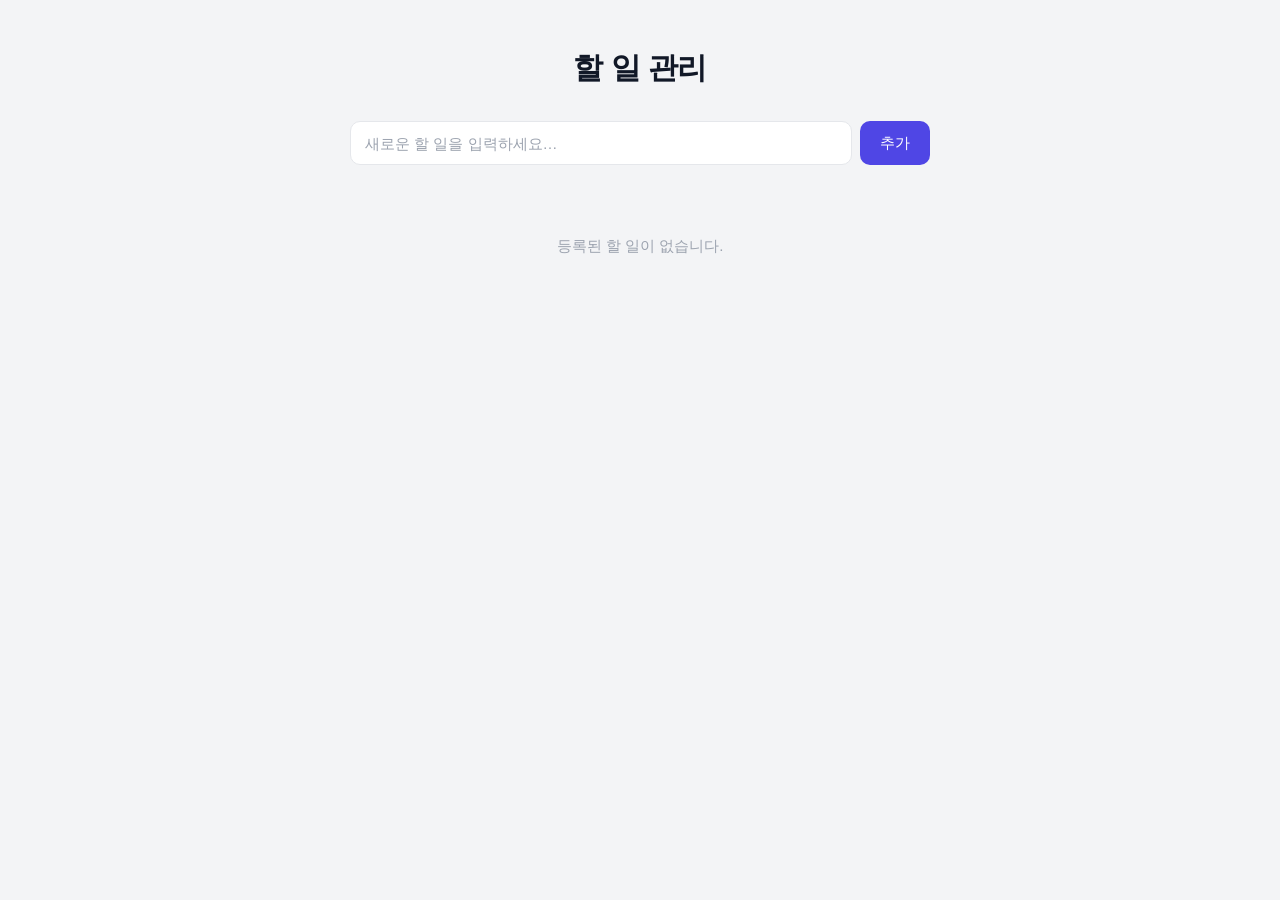
==== index.html @ 0dd3ca57 "Step 1: 기본 구조 및 핵심 기능 구현" ====
<!DOCTYPE html>
<html lang="ko">
<head>
  <meta charset="UTF-8">
  <meta name="viewport" content="width=device-width, initial-scale=1.0">
  <title>할 일 관리</title>
  <link rel="stylesheet" href="style.css">
</head>
<body>
  <div class="container">
    <header>
      <h1>할 일 관리</h1>
    </header>

    <section class="input-section">
      <input
        type="text"
        id="todo-input"
        placeholder="새로운 할 일을 입력하세요…"
        autocomplete="off"
      />
      <button id="add-btn">추가</button>
    </section>

    <main>
      <ul id="todo-list"></ul>
      <p id="empty-message" class="empty-message">등록된 할 일이 없습니다.</p>
    </main>
  </div>

  <script src="script.js"></script>
</body>
</html>
---- style.css ----
/* 기본 리셋 및 CSS 변수 */
*, *::before, *::after {
  box-sizing: border-box;
  margin: 0;
  padding: 0;
}

:root {
  --primary:       #4f46e5;
  --primary-hover: #4338ca;
  --danger:        #ef4444;
  --danger-hover:  #dc2626;
  --text-main:     #111827;
  --text-sub:      #6b7280;
  --text-muted:    #9ca3af;
  --border:        #e5e7eb;
  --bg:            #f3f4f6;
  --card:          #ffffff;
}

body {
  font-family: -apple-system, BlinkMacSystemFont, 'Segoe UI', Roboto, sans-serif;
  background: var(--bg);
  color: var(--text-main);
  min-height: 100vh;
  padding: 48px 16px 80px;
}

/* 중앙 단일 컬럼 컨테이너 */
.container {
  max-width: 580px;
  margin: 0 auto;
}

/* 헤더 */
header {
  text-align: center;
  margin-bottom: 32px;
}

header h1 {
  font-size: 1.875rem;
  font-weight: 700;
  letter-spacing: -0.02em;
}

/* 입력 영역 */
.input-section {
  display: flex;
  gap: 8px;
  margin-bottom: 16px;
}

#todo-input {
  flex: 1;
  height: 44px;
  padding: 0 14px;
  border: 1.5px solid var(--border);
  border-radius: 10px;
  font-size: 0.9375rem;
  background: var(--card);
  color: var(--text-main);
  outline: none;
  transition: border-color 0.15s;
}

#todo-input:focus {
  border-color: var(--primary);
}

#todo-input::placeholder {
  color: var(--text-muted);
}

#add-btn {
  height: 44px;
  padding: 0 20px;
  background: var(--primary);
  color: #fff;
  border: none;
  border-radius: 10px;
  font-size: 0.9375rem;
  font-weight: 500;
  cursor: pointer;
  transition: background 0.15s, transform 0.1s;
  white-space: nowrap;
}

#add-btn:hover  { background: var(--primary-hover); }
#add-btn:active { transform: scale(0.97); }

/* 할 일 목록 */
#todo-list {
  list-style: none;
  display: flex;
  flex-direction: column;
  gap: 8px;
}

.todo-item {
  display: flex;
  align-items: center;
  gap: 12px;
  padding: 12px 16px;
  background: var(--card);
  border: 1px solid var(--border);
  border-radius: 10px;
  transition: box-shadow 0.15s;
}

.todo-item:hover {
  box-shadow: 0 2px 8px rgba(0, 0, 0, 0.07);
}

/* 체크박스 */
.todo-checkbox {
  width: 18px;
  height: 18px;
  flex-shrink: 0;
  accent-color: var(--primary);
  cursor: pointer;
}

/* 할 일 텍스트 */
.todo-text {
  flex: 1;
  font-size: 0.9375rem;
  line-height: 1.5;
  word-break: break-word;
  cursor: text;
}

/* 완료된 항목: 취소선 + 흐린 색 */
.todo-item.completed .todo-text {
  text-decoration: line-through;
  color: var(--text-muted);
}

/* 수정 입력창 */
.edit-input {
  flex: 1;
  height: 34px;
  padding: 0 10px;
  border: 1.5px solid var(--primary);
  border-radius: 6px;
  font-size: 0.9375rem;
  color: var(--text-main);
  background: #fff;
  outline: none;
}

/* 삭제 버튼 */
.delete-btn {
  flex-shrink: 0;
  padding: 5px 12px;
  border: 1px solid var(--border);
  border-radius: 7px;
  background: transparent;
  color: var(--text-sub);
  font-size: 0.8125rem;
  cursor: pointer;
  transition: background 0.15s, color 0.15s, border-color 0.15s;
}

.delete-btn:hover {
  background: var(--danger);
  color: #fff;
  border-color: var(--danger);
}

/* 빈 목록 안내 */
.empty-message {
  display: none;
  padding: 56px 0;
  text-align: center;
  color: var(--text-muted);
  font-size: 0.9375rem;
}
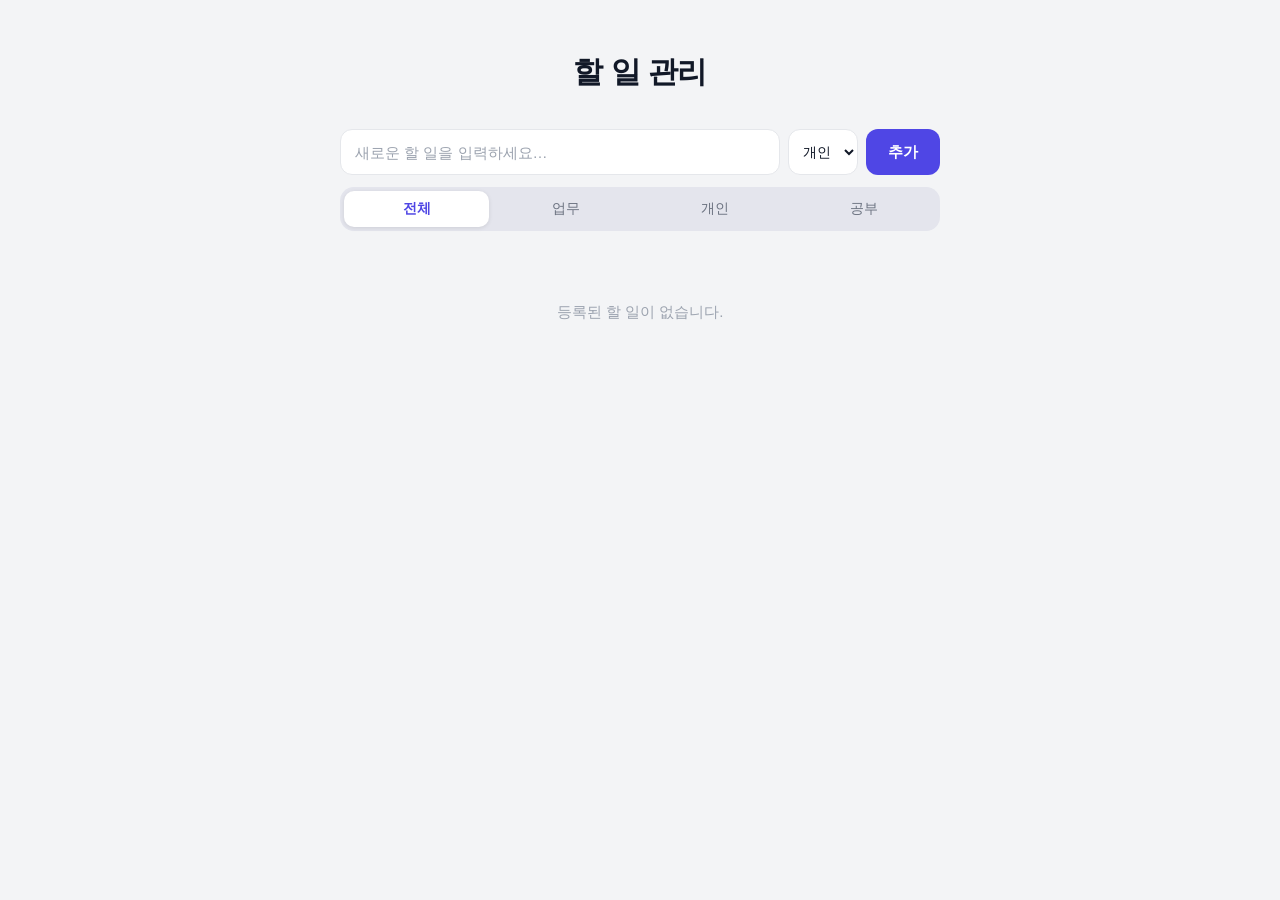
==== commit 13fc402b: "Step 2: 카테고리 기능 및 UI 개선" ====
--- a/index.html
+++ b/index.html
@@ -19,10 +19,22 @@
         placeholder="새로운 할 일을 입력하세요…"
         autocomplete="off"
       />
+      <select id="category-select">
+        <option value="personal">개인</option>
+        <option value="work">업무</option>
+        <option value="study">공부</option>
+      </select>
       <button id="add-btn">추가</button>
     </section>
 
     <main>
+      <div class="filter-tabs" role="tablist">
+        <button class="filter-tab active" data-filter="all"      role="tab">전체</button>
+        <button class="filter-tab"        data-filter="work"     role="tab">업무</button>
+        <button class="filter-tab"        data-filter="personal" role="tab">개인</button>
+        <button class="filter-tab"        data-filter="study"    role="tab">공부</button>
+      </div>
+
       <ul id="todo-list"></ul>
       <p id="empty-message" class="empty-message">등록된 할 일이 없습니다.</p>
     </main>
--- a/style.css
+++ b/style.css
@@ -6,16 +6,32 @@
 }
 
 :root {
+  /* 브랜드 */
   --primary:       #4f46e5;
   --primary-hover: #4338ca;
+
+  /* 위험 액션 */
   --danger:        #ef4444;
   --danger-hover:  #dc2626;
+
+  /* 텍스트 */
   --text-main:     #111827;
   --text-sub:      #6b7280;
   --text-muted:    #9ca3af;
+
+  /* 레이아웃 */
   --border:        #e5e7eb;
   --bg:            #f3f4f6;
   --card:          #ffffff;
+  --filter-bg:     #e4e5ed;
+
+  /* 카테고리 배지 — 다크 모드에서 재정의 예정 */
+  --cat-work-bg:       #dbeafe;
+  --cat-work-text:     #1d4ed8;
+  --cat-personal-bg:   #dcfce7;
+  --cat-personal-text: #15803d;
+  --cat-study-bg:      #ffedd5;
+  --cat-study-text:    #c2410c;
 }
 
 body {
@@ -23,40 +39,42 @@
   background: var(--bg);
   color: var(--text-main);
   min-height: 100vh;
-  padding: 48px 16px 80px;
-}
-
-/* 중앙 단일 컬럼 컨테이너 */
+  padding: 52px 16px 80px;
+}
+
+/* 단일 컬럼 컨테이너 */
 .container {
-  max-width: 580px;
+  max-width: 600px;
   margin: 0 auto;
 }
 
 /* 헤더 */
 header {
   text-align: center;
-  margin-bottom: 32px;
+  margin-bottom: 36px;
 }
 
 header h1 {
   font-size: 1.875rem;
   font-weight: 700;
   letter-spacing: -0.02em;
-}
-
-/* 입력 영역 */
+  color: var(--text-main);
+}
+
+/* ── 입력 영역 ── */
 .input-section {
   display: flex;
   gap: 8px;
-  margin-bottom: 16px;
+  margin-bottom: 12px;
 }
 
 #todo-input {
   flex: 1;
-  height: 44px;
+  min-width: 0;
+  height: 46px;
   padding: 0 14px;
   border: 1.5px solid var(--border);
-  border-radius: 10px;
+  border-radius: 12px;
   font-size: 0.9375rem;
   background: var(--card);
   color: var(--text-main);
@@ -64,32 +82,81 @@
   transition: border-color 0.15s;
 }
 
-#todo-input:focus {
-  border-color: var(--primary);
-}
-
-#todo-input::placeholder {
-  color: var(--text-muted);
-}
-
+#todo-input:focus { border-color: var(--primary); }
+#todo-input::placeholder { color: var(--text-muted); }
+
+/* 카테고리 드롭다운 */
+#category-select {
+  height: 46px;
+  padding: 0 10px;
+  border: 1.5px solid var(--border);
+  border-radius: 12px;
+  font-size: 0.875rem;
+  background: var(--card);
+  color: var(--text-main);
+  cursor: pointer;
+  outline: none;
+  transition: border-color 0.15s;
+  flex-shrink: 0;
+}
+
+#category-select:focus { border-color: var(--primary); }
+
+/* 추가 버튼 */
 #add-btn {
-  height: 44px;
-  padding: 0 20px;
+  height: 46px;
+  padding: 0 22px;
   background: var(--primary);
   color: #fff;
   border: none;
-  border-radius: 10px;
-  font-size: 0.9375rem;
-  font-weight: 500;
+  border-radius: 12px;
+  font-size: 0.9375rem;
+  font-weight: 600;
   cursor: pointer;
   transition: background 0.15s, transform 0.1s;
   white-space: nowrap;
+  flex-shrink: 0;
 }
 
 #add-btn:hover  { background: var(--primary-hover); }
 #add-btn:active { transform: scale(0.97); }
 
-/* 할 일 목록 */
+/* ── 필터 탭 ── */
+.filter-tabs {
+  display: flex;
+  gap: 4px;
+  background: var(--filter-bg);
+  padding: 4px;
+  border-radius: 14px;
+  margin-bottom: 16px;
+}
+
+.filter-tab {
+  flex: 1;
+  padding: 9px 0;
+  border: none;
+  border-radius: 10px;
+  background: transparent;
+  color: var(--text-sub);
+  font-size: 0.875rem;
+  font-weight: 500;
+  cursor: pointer;
+  transition: background 0.15s, color 0.15s, box-shadow 0.15s;
+}
+
+.filter-tab.active {
+  background: var(--card);
+  color: var(--primary);
+  font-weight: 600;
+  box-shadow: 0 1px 4px rgba(0, 0, 0, 0.1);
+}
+
+.filter-tab:not(.active):hover {
+  color: var(--text-main);
+  background: rgba(255, 255, 255, 0.45);
+}
+
+/* ── 할 일 목록 ── */
 #todo-list {
   list-style: none;
   display: flex;
@@ -100,16 +167,16 @@
 .todo-item {
   display: flex;
   align-items: center;
-  gap: 12px;
-  padding: 12px 16px;
+  gap: 10px;
+  padding: 13px 16px;
   background: var(--card);
   border: 1px solid var(--border);
-  border-radius: 10px;
+  border-radius: 12px;
   transition: box-shadow 0.15s;
 }
 
 .todo-item:hover {
-  box-shadow: 0 2px 8px rgba(0, 0, 0, 0.07);
+  box-shadow: 0 2px 10px rgba(0, 0, 0, 0.07);
 }
 
 /* 체크박스 */
@@ -121,9 +188,27 @@
   cursor: pointer;
 }
 
+/* 카테고리 배지 */
+.category-badge {
+  flex-shrink: 0;
+  padding: 3px 8px;
+  border-radius: 20px;
+  font-size: 0.6875rem;
+  font-weight: 600;
+  letter-spacing: 0.01em;
+}
+
+.cat-work     { background: var(--cat-work-bg);     color: var(--cat-work-text); }
+.cat-personal { background: var(--cat-personal-bg); color: var(--cat-personal-text); }
+.cat-study    { background: var(--cat-study-bg);    color: var(--cat-study-text); }
+
+/* 완료된 항목의 배지는 절반 투명도 */
+.todo-item.completed .category-badge { opacity: 0.45; }
+
 /* 할 일 텍스트 */
 .todo-text {
   flex: 1;
+  min-width: 0;
   font-size: 0.9375rem;
   line-height: 1.5;
   word-break: break-word;
@@ -139,25 +224,27 @@
 /* 수정 입력창 */
 .edit-input {
   flex: 1;
+  min-width: 0;
   height: 34px;
   padding: 0 10px;
   border: 1.5px solid var(--primary);
-  border-radius: 6px;
-  font-size: 0.9375rem;
-  color: var(--text-main);
-  background: #fff;
+  border-radius: 8px;
+  font-size: 0.9375rem;
+  color: var(--text-main);
+  background: var(--card);
   outline: none;
 }
 
 /* 삭제 버튼 */
 .delete-btn {
   flex-shrink: 0;
-  padding: 5px 12px;
+  padding: 5px 13px;
   border: 1px solid var(--border);
-  border-radius: 7px;
+  border-radius: 8px;
   background: transparent;
   color: var(--text-sub);
   font-size: 0.8125rem;
+  font-weight: 500;
   cursor: pointer;
   transition: background 0.15s, color 0.15s, border-color 0.15s;
 }
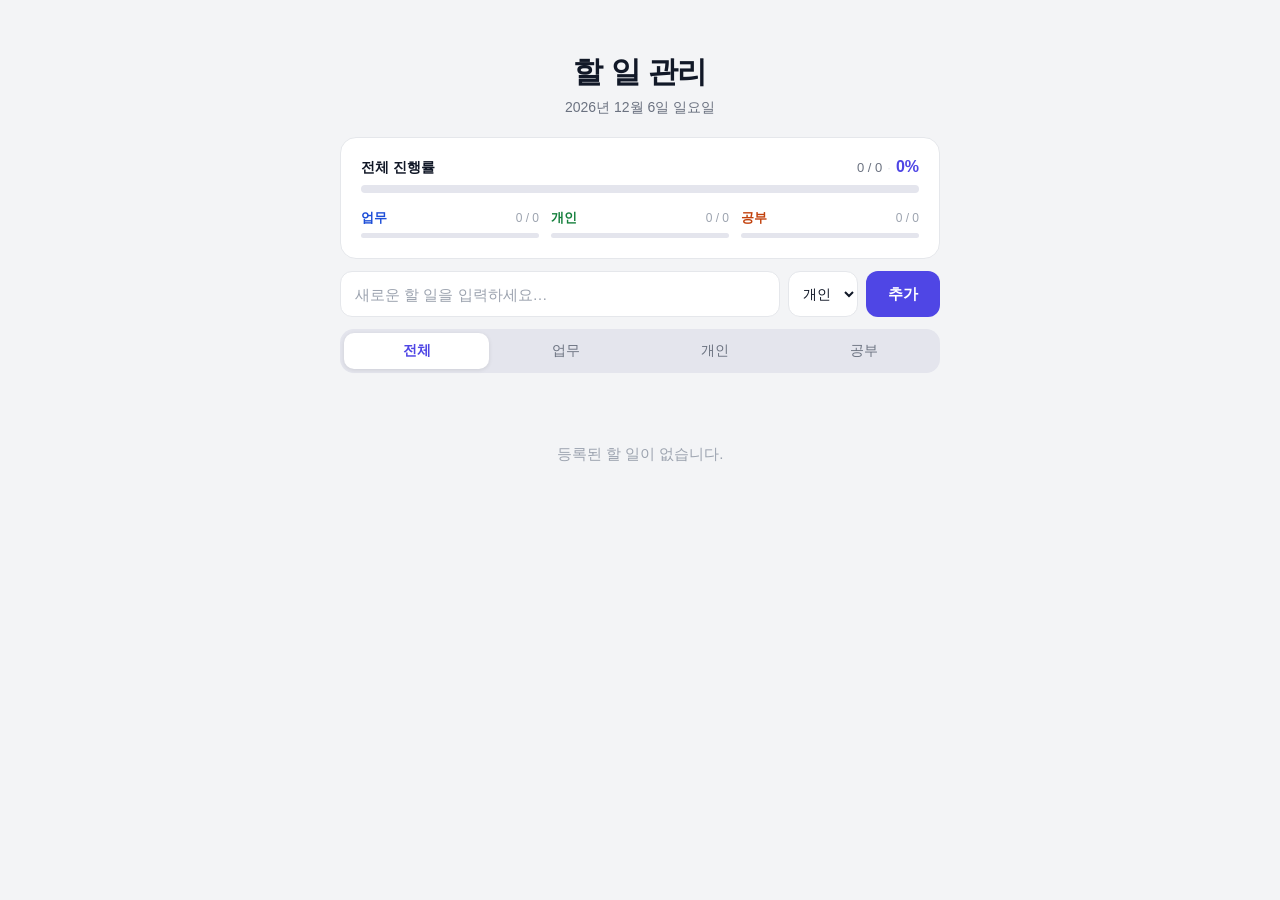
==== commit eb8b09db: "Step 3: 진행률 대시보드 추가" ====
--- a/index.html
+++ b/index.html
@@ -10,7 +10,54 @@
   <div class="container">
     <header>
       <h1>할 일 관리</h1>
+      <p id="today-date" class="today-date"></p>
     </header>
+
+    <section class="dashboard">
+      <div class="overall-progress">
+        <div class="overall-progress-header">
+          <span class="overall-label">전체 진행률</span>
+          <div class="progress-meta">
+            <span id="overall-count">0 / 0</span>
+            <span class="meta-sep">·</span>
+            <strong id="overall-pct">0%</strong>
+          </div>
+        </div>
+        <div class="progress-track">
+          <div class="progress-fill" id="overall-bar"></div>
+        </div>
+      </div>
+
+      <div class="category-stats">
+        <div class="category-stat">
+          <div class="category-stat-header">
+            <span class="cat-name cat-work-name">업무</span>
+            <span class="cat-count" id="count-work">0 / 0</span>
+          </div>
+          <div class="progress-track mini">
+            <div class="progress-fill work-fill" id="bar-work"></div>
+          </div>
+        </div>
+        <div class="category-stat">
+          <div class="category-stat-header">
+            <span class="cat-name cat-personal-name">개인</span>
+            <span class="cat-count" id="count-personal">0 / 0</span>
+          </div>
+          <div class="progress-track mini">
+            <div class="progress-fill personal-fill" id="bar-personal"></div>
+          </div>
+        </div>
+        <div class="category-stat">
+          <div class="category-stat-header">
+            <span class="cat-name cat-study-name">공부</span>
+            <span class="cat-count" id="count-study">0 / 0</span>
+          </div>
+          <div class="progress-track mini">
+            <div class="progress-fill study-fill" id="bar-study"></div>
+          </div>
+        </div>
+      </div>
+    </section>
 
     <section class="input-section">
       <input
--- a/style.css
+++ b/style.css
@@ -32,6 +32,11 @@
   --cat-personal-text: #15803d;
   --cat-study-bg:      #ffedd5;
   --cat-study-text:    #c2410c;
+
+  /* 카테고리 진행률 막대 */
+  --cat-work-fill:     #3b82f6;
+  --cat-personal-fill: #22c55e;
+  --cat-study-fill:    #f97316;
 }
 
 body {
@@ -48,10 +53,10 @@
   margin: 0 auto;
 }
 
-/* 헤더 */
+/* ── 헤더 ── */
 header {
   text-align: center;
-  margin-bottom: 36px;
+  margin-bottom: 20px;
 }
 
 header h1 {
@@ -59,6 +64,110 @@
   font-weight: 700;
   letter-spacing: -0.02em;
   color: var(--text-main);
+}
+
+.today-date {
+  margin-top: 6px;
+  font-size: 0.875rem;
+  color: var(--text-sub);
+}
+
+/* ── 대시보드 카드 ── */
+.dashboard {
+  background: var(--card);
+  border: 1px solid var(--border);
+  border-radius: 16px;
+  padding: 20px;
+  margin-bottom: 12px;
+  display: flex;
+  flex-direction: column;
+  gap: 16px;
+}
+
+/* 전체 진행률 헤더 행 */
+.overall-progress-header {
+  display: flex;
+  justify-content: space-between;
+  align-items: baseline;
+  margin-bottom: 8px;
+}
+
+.overall-label {
+  font-size: 0.875rem;
+  font-weight: 600;
+  color: var(--text-main);
+}
+
+.progress-meta {
+  display: flex;
+  align-items: baseline;
+  gap: 5px;
+  font-size: 0.8125rem;
+  color: var(--text-sub);
+}
+
+.progress-meta strong {
+  font-size: 1rem;
+  font-weight: 700;
+  color: var(--primary);
+}
+
+.meta-sep {
+  color: var(--border);
+}
+
+/* 진행률 트랙 */
+.progress-track {
+  height: 8px;
+  background: var(--filter-bg);
+  border-radius: 99px;
+  overflow: hidden;
+}
+
+.progress-track.mini {
+  height: 5px;
+  margin-top: 6px;
+}
+
+/* 진행률 막대 채우기 — transition으로 부드러운 전환 */
+.progress-fill {
+  height: 100%;
+  width: 0%;
+  border-radius: 99px;
+  transition: width 0.45s cubic-bezier(0.4, 0, 0.2, 1);
+}
+
+#overall-bar   { background: var(--primary); }
+.work-fill     { background: var(--cat-work-fill); }
+.personal-fill { background: var(--cat-personal-fill); }
+.study-fill    { background: var(--cat-study-fill); }
+
+/* 카테고리별 미니 통계 (3열 그리드) */
+.category-stats {
+  display: grid;
+  grid-template-columns: repeat(3, 1fr);
+  gap: 12px;
+}
+
+.category-stat-header {
+  display: flex;
+  justify-content: space-between;
+  align-items: center;
+}
+
+.cat-name {
+  font-size: 0.8125rem;
+  font-weight: 600;
+}
+
+.cat-work-name     { color: var(--cat-work-text); }
+.cat-personal-name { color: var(--cat-personal-text); }
+.cat-study-name    { color: var(--cat-study-text); }
+
+.cat-count {
+  font-size: 0.75rem;
+  color: var(--text-muted);
+  font-variant-numeric: tabular-nums;
 }
 
 /* ── 입력 영역 ── */
@@ -82,7 +191,7 @@
   transition: border-color 0.15s;
 }
 
-#todo-input:focus { border-color: var(--primary); }
+#todo-input:focus       { border-color: var(--primary); }
 #todo-input::placeholder { color: var(--text-muted); }
 
 /* 카테고리 드롭다운 */
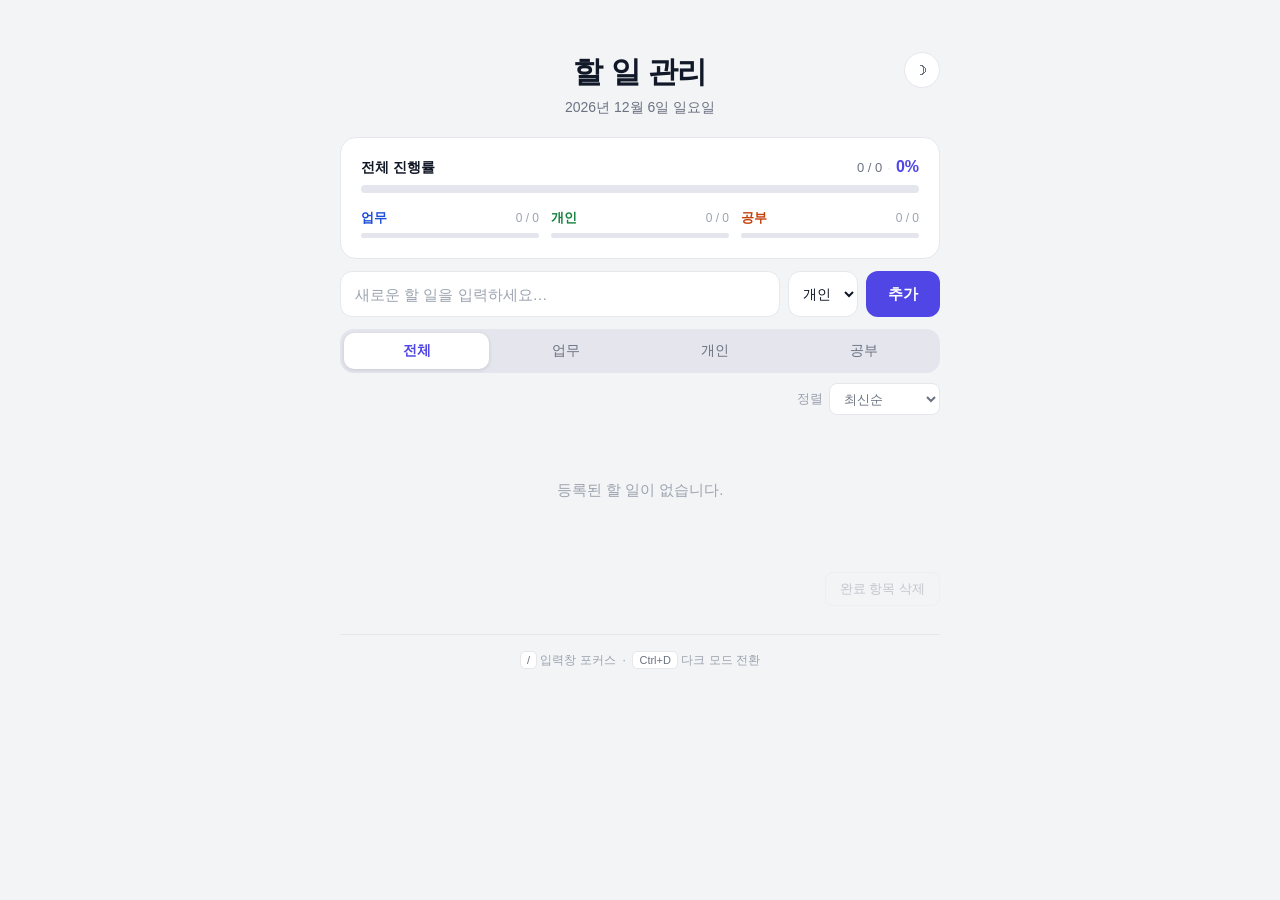
==== commit 87fa07ad: "Step 4: 다크 모드 및 고급 기능" ====
--- a/index.html
+++ b/index.html
@@ -4,13 +4,23 @@
   <meta charset="UTF-8">
   <meta name="viewport" content="width=device-width, initial-scale=1.0">
   <title>할 일 관리</title>
+  <!-- 다크 모드 깜빡임(FOUC) 방지: 렌더 전에 테마 적용 -->
+  <script>
+    (function () {
+      var t = localStorage.getItem('theme');
+      document.documentElement.dataset.theme = (t === 'dark') ? 'dark' : 'light';
+    }());
+  </script>
   <link rel="stylesheet" href="style.css">
 </head>
 <body>
   <div class="container">
+
     <header>
       <h1>할 일 관리</h1>
       <p id="today-date" class="today-date"></p>
+      <button id="theme-toggle" class="theme-toggle"
+              aria-label="테마 전환" title="테마 전환 (Ctrl+D)"></button>
     </header>
 
     <section class="dashboard">
@@ -82,9 +92,29 @@
         <button class="filter-tab"        data-filter="study"    role="tab">공부</button>
       </div>
 
+      <div class="list-controls">
+        <span class="sort-label">정렬</span>
+        <select id="sort-select">
+          <option value="newest">최신순</option>
+          <option value="oldest">오래된순</option>
+          <option value="incomplete">미완료 우선</option>
+        </select>
+      </div>
+
       <ul id="todo-list"></ul>
       <p id="empty-message" class="empty-message">등록된 할 일이 없습니다.</p>
+
+      <div class="list-footer">
+        <button id="clear-completed-btn" class="clear-completed-btn" disabled>
+          완료 항목 삭제
+        </button>
+      </div>
     </main>
+
+    <footer class="shortcuts-hint">
+      <kbd>/</kbd> 입력창 포커스 &nbsp;·&nbsp; <kbd>Ctrl+D</kbd> 다크 모드 전환
+    </footer>
+
   </div>
 
   <script src="script.js"></script>
--- a/style.css
+++ b/style.css
@@ -5,6 +5,7 @@
   padding: 0;
 }
 
+/* ── 라이트 모드 변수 ── */
 :root {
   /* 브랜드 */
   --primary:       #4f46e5;
@@ -25,7 +26,7 @@
   --card:          #ffffff;
   --filter-bg:     #e4e5ed;
 
-  /* 카테고리 배지 — 다크 모드에서 재정의 예정 */
+  /* 카테고리 배지 */
   --cat-work-bg:       #dbeafe;
   --cat-work-text:     #1d4ed8;
   --cat-personal-bg:   #dcfce7;
@@ -39,12 +40,45 @@
   --cat-study-fill:    #f97316;
 }
 
+/* ── 다크 모드 변수 재정의 ── */
+[data-theme="dark"] {
+  --primary:       #818cf8;
+  --primary-hover: #a5b4fc;
+
+  --danger:        #f87171;
+  --danger-hover:  #fca5a5;
+
+  --text-main:     #f9fafb;
+  --text-sub:      #9ca3af;
+  --text-muted:    #6b7280;
+
+  --border:        #374151;
+  --bg:            #111827;
+  --card:          #1f2937;
+  --filter-bg:     #374151;
+
+  /* 다크 모드 카테고리 배지 — 어두운 배경에 밝은 텍스트 */
+  --cat-work-bg:       #1e3a5f;
+  --cat-work-text:     #93c5fd;
+  --cat-personal-bg:   #14532d;
+  --cat-personal-text: #86efac;
+  --cat-study-bg:      #7c2d12;
+  --cat-study-text:    #fdba74;
+
+  /* 다크 모드 막대: 어두운 배경에 더 밝게 */
+  --cat-work-fill:     #60a5fa;
+  --cat-personal-fill: #4ade80;
+  --cat-study-fill:    #fb923c;
+}
+
 body {
   font-family: -apple-system, BlinkMacSystemFont, 'Segoe UI', Roboto, sans-serif;
   background: var(--bg);
   color: var(--text-main);
   min-height: 100vh;
   padding: 52px 16px 80px;
+  /* 테마 전환 시 배경·텍스트만 부드럽게 */
+  transition: background-color 0.25s ease, color 0.2s ease;
 }
 
 /* 단일 컬럼 컨테이너 */
@@ -55,6 +89,7 @@
 
 /* ── 헤더 ── */
 header {
+  position: relative;
   text-align: center;
   margin-bottom: 20px;
 }
@@ -72,6 +107,36 @@
   color: var(--text-sub);
 }
 
+/* 테마 전환 버튼 */
+.theme-toggle {
+  position: absolute;
+  top: 0;
+  right: 0;
+  width: 36px;
+  height: 36px;
+  border: 1.5px solid var(--border);
+  border-radius: 50%;
+  background: var(--card);
+  color: var(--text-sub);
+  font-size: 1rem;
+  line-height: 1;
+  cursor: pointer;
+  display: flex;
+  align-items: center;
+  justify-content: center;
+  transition: background-color 0.2s, border-color 0.2s, color 0.2s;
+}
+
+.theme-toggle:hover {
+  background: var(--filter-bg);
+  color: var(--text-main);
+  border-color: var(--text-muted);
+}
+
+/* 라이트 → 달 아이콘, 다크 → 해 아이콘 */
+:root:not([data-theme="dark"]) .theme-toggle::after { content: "☽"; }
+[data-theme="dark"]            .theme-toggle::after { content: "☀"; }
+
 /* ── 대시보드 카드 ── */
 .dashboard {
   background: var(--card);
@@ -82,9 +147,9 @@
   display: flex;
   flex-direction: column;
   gap: 16px;
-}
-
-/* 전체 진행률 헤더 행 */
+  transition: background-color 0.25s ease, border-color 0.2s ease;
+}
+
 .overall-progress-header {
   display: flex;
   justify-content: space-between;
@@ -112,9 +177,7 @@
   color: var(--primary);
 }
 
-.meta-sep {
-  color: var(--border);
-}
+.meta-sep { color: var(--border); }
 
 /* 진행률 트랙 */
 .progress-track {
@@ -122,6 +185,7 @@
   background: var(--filter-bg);
   border-radius: 99px;
   overflow: hidden;
+  transition: background-color 0.25s;
 }
 
 .progress-track.mini {
@@ -129,12 +193,12 @@
   margin-top: 6px;
 }
 
-/* 진행률 막대 채우기 — transition으로 부드러운 전환 */
+/* 진행률 막대 */
 .progress-fill {
   height: 100%;
   width: 0%;
   border-radius: 99px;
-  transition: width 0.45s cubic-bezier(0.4, 0, 0.2, 1);
+  transition: width 0.45s cubic-bezier(0.4, 0, 0.2, 1), background-color 0.25s;
 }
 
 #overall-bar   { background: var(--primary); }
@@ -142,7 +206,7 @@
 .personal-fill { background: var(--cat-personal-fill); }
 .study-fill    { background: var(--cat-study-fill); }
 
-/* 카테고리별 미니 통계 (3열 그리드) */
+/* 카테고리 미니 통계 (3열 그리드) */
 .category-stats {
   display: grid;
   grid-template-columns: repeat(3, 1fr);
@@ -155,10 +219,7 @@
   align-items: center;
 }
 
-.cat-name {
-  font-size: 0.8125rem;
-  font-weight: 600;
-}
+.cat-name { font-size: 0.8125rem; font-weight: 600; }
 
 .cat-work-name     { color: var(--cat-work-text); }
 .cat-personal-name { color: var(--cat-personal-text); }
@@ -188,10 +249,10 @@
   background: var(--card);
   color: var(--text-main);
   outline: none;
-  transition: border-color 0.15s;
-}
-
-#todo-input:focus       { border-color: var(--primary); }
+  transition: border-color 0.15s, background-color 0.25s, color 0.2s;
+}
+
+#todo-input:focus        { border-color: var(--primary); }
 #todo-input::placeholder { color: var(--text-muted); }
 
 /* 카테고리 드롭다운 */
@@ -205,8 +266,8 @@
   color: var(--text-main);
   cursor: pointer;
   outline: none;
-  transition: border-color 0.15s;
   flex-shrink: 0;
+  transition: border-color 0.15s, background-color 0.25s, color 0.2s;
 }
 
 #category-select:focus { border-color: var(--primary); }
@@ -237,7 +298,8 @@
   background: var(--filter-bg);
   padding: 4px;
   border-radius: 14px;
-  margin-bottom: 16px;
+  margin-bottom: 10px;
+  transition: background-color 0.25s;
 }
 
 .filter-tab {
@@ -257,12 +319,44 @@
   background: var(--card);
   color: var(--primary);
   font-weight: 600;
-  box-shadow: 0 1px 4px rgba(0, 0, 0, 0.1);
+  box-shadow: 0 1px 4px rgba(0, 0, 0, 0.12);
 }
 
 .filter-tab:not(.active):hover {
   color: var(--text-main);
-  background: rgba(255, 255, 255, 0.45);
+  background: rgba(255, 255, 255, 0.3);
+}
+
+/* ── 정렬 컨트롤 ── */
+.list-controls {
+  display: flex;
+  align-items: center;
+  justify-content: flex-end;
+  gap: 6px;
+  margin-bottom: 10px;
+}
+
+.sort-label {
+  font-size: 0.8125rem;
+  color: var(--text-muted);
+}
+
+#sort-select {
+  height: 32px;
+  padding: 0 10px;
+  border: 1px solid var(--border);
+  border-radius: 8px;
+  font-size: 0.8125rem;
+  background: var(--card);
+  color: var(--text-sub);
+  cursor: pointer;
+  outline: none;
+  transition: border-color 0.15s, background-color 0.25s, color 0.2s;
+}
+
+#sort-select:focus {
+  border-color: var(--primary);
+  color: var(--text-main);
 }
 
 /* ── 할 일 목록 ── */
@@ -281,12 +375,10 @@
   background: var(--card);
   border: 1px solid var(--border);
   border-radius: 12px;
-  transition: box-shadow 0.15s;
-}
-
-.todo-item:hover {
-  box-shadow: 0 2px 10px rgba(0, 0, 0, 0.07);
-}
+  transition: box-shadow 0.15s, background-color 0.25s, border-color 0.2s;
+}
+
+.todo-item:hover { box-shadow: 0 2px 10px rgba(0, 0, 0, 0.07); }
 
 /* 체크박스 */
 .todo-checkbox {
@@ -305,13 +397,13 @@
   font-size: 0.6875rem;
   font-weight: 600;
   letter-spacing: 0.01em;
+  transition: background-color 0.25s, color 0.2s;
 }
 
 .cat-work     { background: var(--cat-work-bg);     color: var(--cat-work-text); }
 .cat-personal { background: var(--cat-personal-bg); color: var(--cat-personal-text); }
 .cat-study    { background: var(--cat-study-bg);    color: var(--cat-study-text); }
 
-/* 완료된 항목의 배지는 절반 투명도 */
 .todo-item.completed .category-badge { opacity: 0.45; }
 
 /* 할 일 텍스트 */
@@ -324,7 +416,6 @@
   cursor: text;
 }
 
-/* 완료된 항목: 취소선 + 흐린 색 */
 .todo-item.completed .todo-text {
   text-decoration: line-through;
   color: var(--text-muted);
@@ -372,3 +463,56 @@
   color: var(--text-muted);
   font-size: 0.9375rem;
 }
+
+/* ── 목록 하단 ── */
+.list-footer {
+  display: flex;
+  justify-content: flex-end;
+  margin-top: 16px;
+}
+
+.clear-completed-btn {
+  padding: 7px 14px;
+  border: 1px solid var(--border);
+  border-radius: 8px;
+  background: transparent;
+  color: var(--text-sub);
+  font-size: 0.8125rem;
+  font-weight: 500;
+  cursor: pointer;
+  transition: background 0.15s, color 0.15s, border-color 0.15s, opacity 0.15s;
+}
+
+.clear-completed-btn:not(:disabled):hover {
+  background: var(--danger);
+  color: #fff;
+  border-color: var(--danger);
+}
+
+.clear-completed-btn:disabled {
+  opacity: 0.35;
+  cursor: not-allowed;
+}
+
+/* ── 단축키 안내 ── */
+.shortcuts-hint {
+  margin-top: 28px;
+  padding-top: 16px;
+  border-top: 1px solid var(--border);
+  text-align: center;
+  color: var(--text-muted);
+  font-size: 0.75rem;
+  transition: border-color 0.25s, color 0.2s;
+}
+
+.shortcuts-hint kbd {
+  display: inline-block;
+  padding: 2px 6px;
+  border: 1px solid var(--border);
+  border-radius: 5px;
+  background: var(--card);
+  font-size: 0.6875rem;
+  font-family: inherit;
+  color: var(--text-sub);
+  transition: background-color 0.25s, border-color 0.2s, color 0.2s;
+}
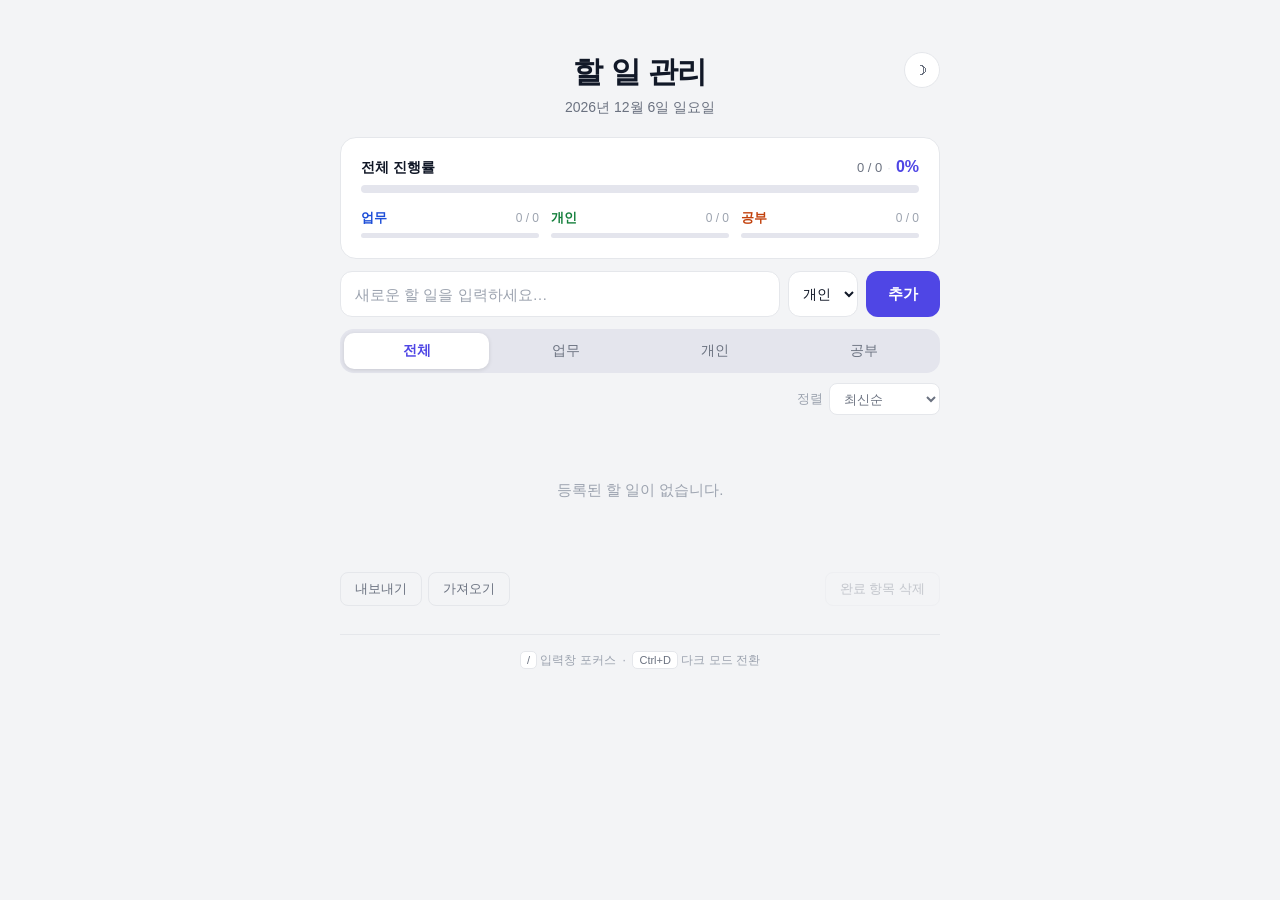
==== commit 6e7d2fb3: "Step 5: 최종 완성 및 최적화" ====
--- a/index.html
+++ b/index.html
@@ -23,17 +23,17 @@
               aria-label="테마 전환" title="테마 전환 (Ctrl+D)"></button>
     </header>
 
-    <section class="dashboard">
+    <section class="dashboard" aria-label="진행률 대시보드">
       <div class="overall-progress">
         <div class="overall-progress-header">
           <span class="overall-label">전체 진행률</span>
           <div class="progress-meta">
             <span id="overall-count">0 / 0</span>
-            <span class="meta-sep">·</span>
+            <span class="meta-sep" aria-hidden="true">·</span>
             <strong id="overall-pct">0%</strong>
           </div>
         </div>
-        <div class="progress-track">
+        <div class="progress-track" role="progressbar" aria-valuenow="0" aria-valuemin="0" aria-valuemax="100">
           <div class="progress-fill" id="overall-bar"></div>
         </div>
       </div>
@@ -69,14 +69,15 @@
       </div>
     </section>
 
-    <section class="input-section">
+    <section class="input-section" aria-label="할 일 입력">
       <input
         type="text"
         id="todo-input"
         placeholder="새로운 할 일을 입력하세요…"
         autocomplete="off"
+        aria-label="할 일 입력"
       />
-      <select id="category-select">
+      <select id="category-select" aria-label="카테고리 선택">
         <option value="personal">개인</option>
         <option value="work">업무</option>
         <option value="study">공부</option>
@@ -85,15 +86,15 @@
     </section>
 
     <main>
-      <div class="filter-tabs" role="tablist">
-        <button class="filter-tab active" data-filter="all"      role="tab">전체</button>
-        <button class="filter-tab"        data-filter="work"     role="tab">업무</button>
-        <button class="filter-tab"        data-filter="personal" role="tab">개인</button>
-        <button class="filter-tab"        data-filter="study"    role="tab">공부</button>
+      <div class="filter-tabs" role="tablist" aria-label="카테고리 필터">
+        <button class="filter-tab active" data-filter="all"      role="tab" aria-selected="true">전체</button>
+        <button class="filter-tab"        data-filter="work"     role="tab" aria-selected="false">업무</button>
+        <button class="filter-tab"        data-filter="personal" role="tab" aria-selected="false">개인</button>
+        <button class="filter-tab"        data-filter="study"    role="tab" aria-selected="false">공부</button>
       </div>
 
       <div class="list-controls">
-        <span class="sort-label">정렬</span>
+        <label for="sort-select" class="sort-label">정렬</label>
         <select id="sort-select">
           <option value="newest">최신순</option>
           <option value="oldest">오래된순</option>
@@ -101,17 +102,23 @@
         </select>
       </div>
 
-      <ul id="todo-list"></ul>
-      <p id="empty-message" class="empty-message">등록된 할 일이 없습니다.</p>
+      <ul id="todo-list" aria-label="할 일 목록"></ul>
+      <p id="empty-message" class="empty-message" role="status">등록된 할 일이 없습니다.</p>
 
       <div class="list-footer">
+        <div class="data-btns">
+          <button id="export-btn" class="data-btn">내보내기</button>
+          <button id="import-btn" class="data-btn">가져오기</button>
+          <!-- 파일 선택은 JS에서 프로그래밍 방식으로 트리거 -->
+          <input type="file" id="import-input" accept=".json" hidden aria-hidden="true">
+        </div>
         <button id="clear-completed-btn" class="clear-completed-btn" disabled>
           완료 항목 삭제
         </button>
       </div>
     </main>
 
-    <footer class="shortcuts-hint">
+    <footer class="shortcuts-hint" aria-label="단축키 안내">
       <kbd>/</kbd> 입력창 포커스 &nbsp;·&nbsp; <kbd>Ctrl+D</kbd> 다크 모드 전환
     </footer>
 
--- a/style.css
+++ b/style.css
@@ -13,7 +13,6 @@
 
   /* 위험 액션 */
   --danger:        #ef4444;
-  --danger-hover:  #dc2626;
 
   /* 텍스트 */
   --text-main:     #111827;
@@ -46,7 +45,6 @@
   --primary-hover: #a5b4fc;
 
   --danger:        #f87171;
-  --danger-hover:  #fca5a5;
 
   --text-main:     #f9fafb;
   --text-sub:      #9ca3af;
@@ -57,7 +55,7 @@
   --card:          #1f2937;
   --filter-bg:     #374151;
 
-  /* 다크 모드 카테고리 배지 — 어두운 배경에 밝은 텍스트 */
+  /* 어두운 배경에 밝은 배지 */
   --cat-work-bg:       #1e3a5f;
   --cat-work-text:     #93c5fd;
   --cat-personal-bg:   #14532d;
@@ -65,7 +63,7 @@
   --cat-study-bg:      #7c2d12;
   --cat-study-text:    #fdba74;
 
-  /* 다크 모드 막대: 어두운 배경에 더 밝게 */
+  /* 어두운 배경에 더 밝은 막대 */
   --cat-work-fill:     #60a5fa;
   --cat-personal-fill: #4ade80;
   --cat-study-fill:    #fb923c;
@@ -77,11 +75,9 @@
   color: var(--text-main);
   min-height: 100vh;
   padding: 52px 16px 80px;
-  /* 테마 전환 시 배경·텍스트만 부드럽게 */
   transition: background-color 0.25s ease, color 0.2s ease;
 }
 
-/* 단일 컬럼 컨테이너 */
 .container {
   max-width: 600px;
   margin: 0 auto;
@@ -98,7 +94,6 @@
   font-size: 1.875rem;
   font-weight: 700;
   letter-spacing: -0.02em;
-  color: var(--text-main);
 }
 
 .today-date {
@@ -133,7 +128,6 @@
   border-color: var(--text-muted);
 }
 
-/* 라이트 → 달 아이콘, 다크 → 해 아이콘 */
 :root:not([data-theme="dark"]) .theme-toggle::after { content: "☽"; }
 [data-theme="dark"]            .theme-toggle::after { content: "☀"; }
 
@@ -147,7 +141,7 @@
   display: flex;
   flex-direction: column;
   gap: 16px;
-  transition: background-color 0.25s ease, border-color 0.2s ease;
+  transition: background-color 0.25s, border-color 0.2s;
 }
 
 .overall-progress-header {
@@ -160,7 +154,6 @@
 .overall-label {
   font-size: 0.875rem;
   font-weight: 600;
-  color: var(--text-main);
 }
 
 .progress-meta {
@@ -179,7 +172,6 @@
 
 .meta-sep { color: var(--border); }
 
-/* 진행률 트랙 */
 .progress-track {
   height: 8px;
   background: var(--filter-bg);
@@ -193,7 +185,6 @@
   margin-top: 6px;
 }
 
-/* 진행률 막대 */
 .progress-fill {
   height: 100%;
   width: 0%;
@@ -206,7 +197,6 @@
 .personal-fill { background: var(--cat-personal-fill); }
 .study-fill    { background: var(--cat-study-fill); }
 
-/* 카테고리 미니 통계 (3열 그리드) */
 .category-stats {
   display: grid;
   grid-template-columns: repeat(3, 1fr);
@@ -236,6 +226,7 @@
   display: flex;
   gap: 8px;
   margin-bottom: 12px;
+  flex-wrap: wrap; /* 좁은 화면에서 자연스럽게 줄바꿈 */
 }
 
 #todo-input {
@@ -255,7 +246,6 @@
 #todo-input:focus        { border-color: var(--primary); }
 #todo-input::placeholder { color: var(--text-muted); }
 
-/* 카테고리 드롭다운 */
 #category-select {
   height: 46px;
   padding: 0 10px;
@@ -272,7 +262,6 @@
 
 #category-select:focus { border-color: var(--primary); }
 
-/* 추가 버튼 */
 #add-btn {
   height: 46px;
   padding: 0 22px;
@@ -339,6 +328,7 @@
 .sort-label {
   font-size: 0.8125rem;
   color: var(--text-muted);
+  cursor: default;
 }
 
 #sort-select {
@@ -354,10 +344,7 @@
   transition: border-color 0.15s, background-color 0.25s, color 0.2s;
 }
 
-#sort-select:focus {
-  border-color: var(--primary);
-  color: var(--text-main);
-}
+#sort-select:focus { border-color: var(--primary); color: var(--text-main); }
 
 /* ── 할 일 목록 ── */
 #todo-list {
@@ -380,7 +367,6 @@
 
 .todo-item:hover { box-shadow: 0 2px 10px rgba(0, 0, 0, 0.07); }
 
-/* 체크박스 */
 .todo-checkbox {
   width: 18px;
   height: 18px;
@@ -389,7 +375,6 @@
   cursor: pointer;
 }
 
-/* 카테고리 배지 */
 .category-badge {
   flex-shrink: 0;
   padding: 3px 8px;
@@ -406,7 +391,6 @@
 
 .todo-item.completed .category-badge { opacity: 0.45; }
 
-/* 할 일 텍스트 */
 .todo-text {
   flex: 1;
   min-width: 0;
@@ -414,6 +398,13 @@
   line-height: 1.5;
   word-break: break-word;
   cursor: text;
+  border-radius: 4px;
+}
+
+/* 포커스 링 — 키보드 사용자를 위한 수정 모드 진입 힌트 */
+.todo-text:focus {
+  outline: 2px solid var(--primary);
+  outline-offset: 2px;
 }
 
 .todo-item.completed .todo-text {
@@ -421,7 +412,6 @@
   color: var(--text-muted);
 }
 
-/* 수정 입력창 */
 .edit-input {
   flex: 1;
   min-width: 0;
@@ -435,7 +425,6 @@
   outline: none;
 }
 
-/* 삭제 버튼 */
 .delete-btn {
   flex-shrink: 0;
   padding: 5px 13px;
@@ -455,7 +444,6 @@
   border-color: var(--danger);
 }
 
-/* 빈 목록 안내 */
 .empty-message {
   display: none;
   padding: 56px 0;
@@ -467,8 +455,35 @@
 /* ── 목록 하단 ── */
 .list-footer {
   display: flex;
-  justify-content: flex-end;
+  justify-content: space-between;
+  align-items: center;
   margin-top: 16px;
+  gap: 8px;
+  flex-wrap: wrap;
+}
+
+/* 내보내기 / 가져오기 버튼 그룹 */
+.data-btns {
+  display: flex;
+  gap: 6px;
+}
+
+.data-btn {
+  padding: 7px 14px;
+  border: 1px solid var(--border);
+  border-radius: 8px;
+  background: transparent;
+  color: var(--text-sub);
+  font-size: 0.8125rem;
+  font-weight: 500;
+  cursor: pointer;
+  transition: background 0.15s, color 0.15s, border-color 0.15s;
+}
+
+.data-btn:hover {
+  background: var(--filter-bg);
+  color: var(--text-main);
+  border-color: var(--text-muted);
 }
 
 .clear-completed-btn {
@@ -516,3 +531,44 @@
   color: var(--text-sub);
   transition: background-color 0.25s, border-color 0.2s, color 0.2s;
 }
+
+/* ── 반응형 (480px 이하) ── */
+@media (max-width: 480px) {
+  body {
+    padding: 28px 12px 60px;
+  }
+
+  header h1 {
+    font-size: 1.5rem;
+    padding-right: 44px; /* 테마 버튼 겹침 방지 */
+  }
+
+  /* 입력창 전체 너비, 카테고리·추가 버튼은 두 번째 줄 */
+  #todo-input {
+    flex-basis: 100%;
+  }
+
+  #category-select {
+    flex: 1; /* 남은 공간 채움 */
+  }
+
+  /* 하단 버튼 그룹 세로 배치 */
+  .list-footer {
+    flex-direction: column;
+    align-items: stretch;
+  }
+
+  .data-btns {
+    order: 2;
+  }
+
+  .clear-completed-btn {
+    order: 1;
+    text-align: center;
+  }
+
+  .data-btn {
+    flex: 1;
+    text-align: center;
+  }
+}
